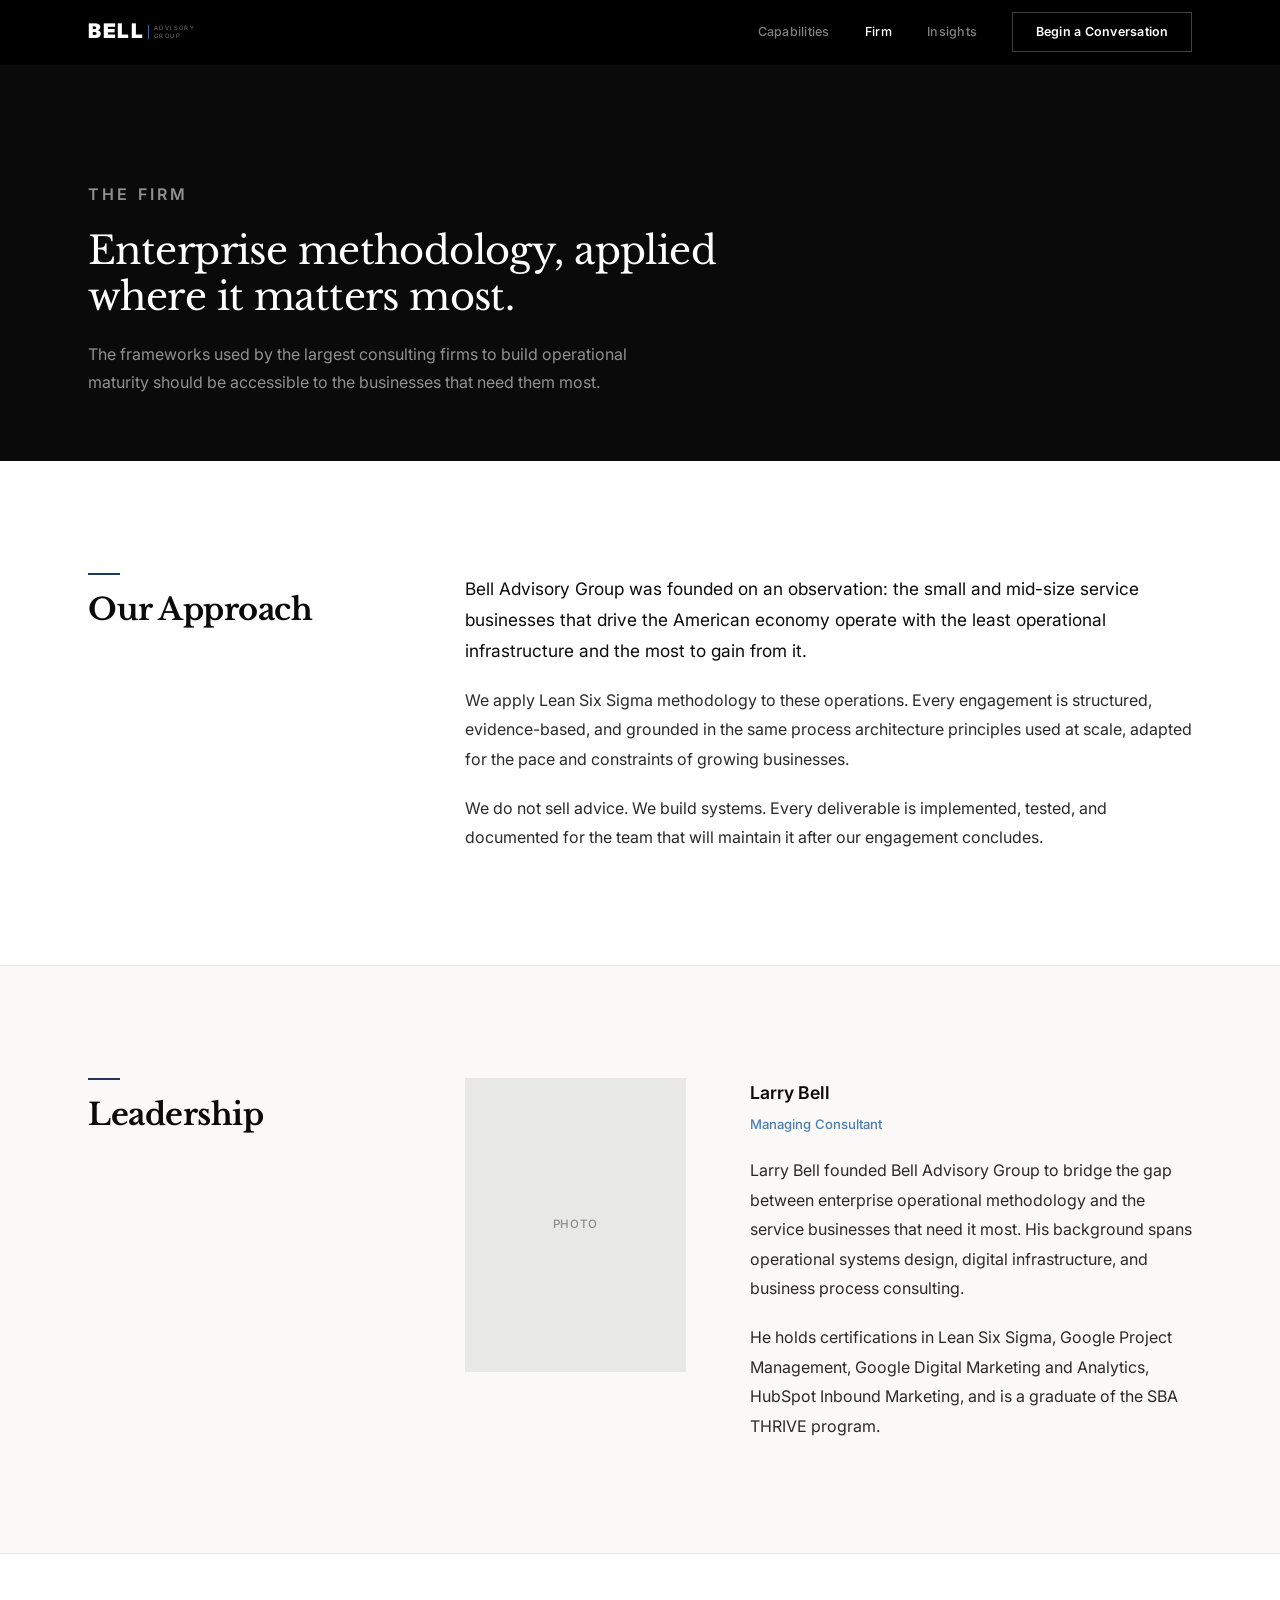
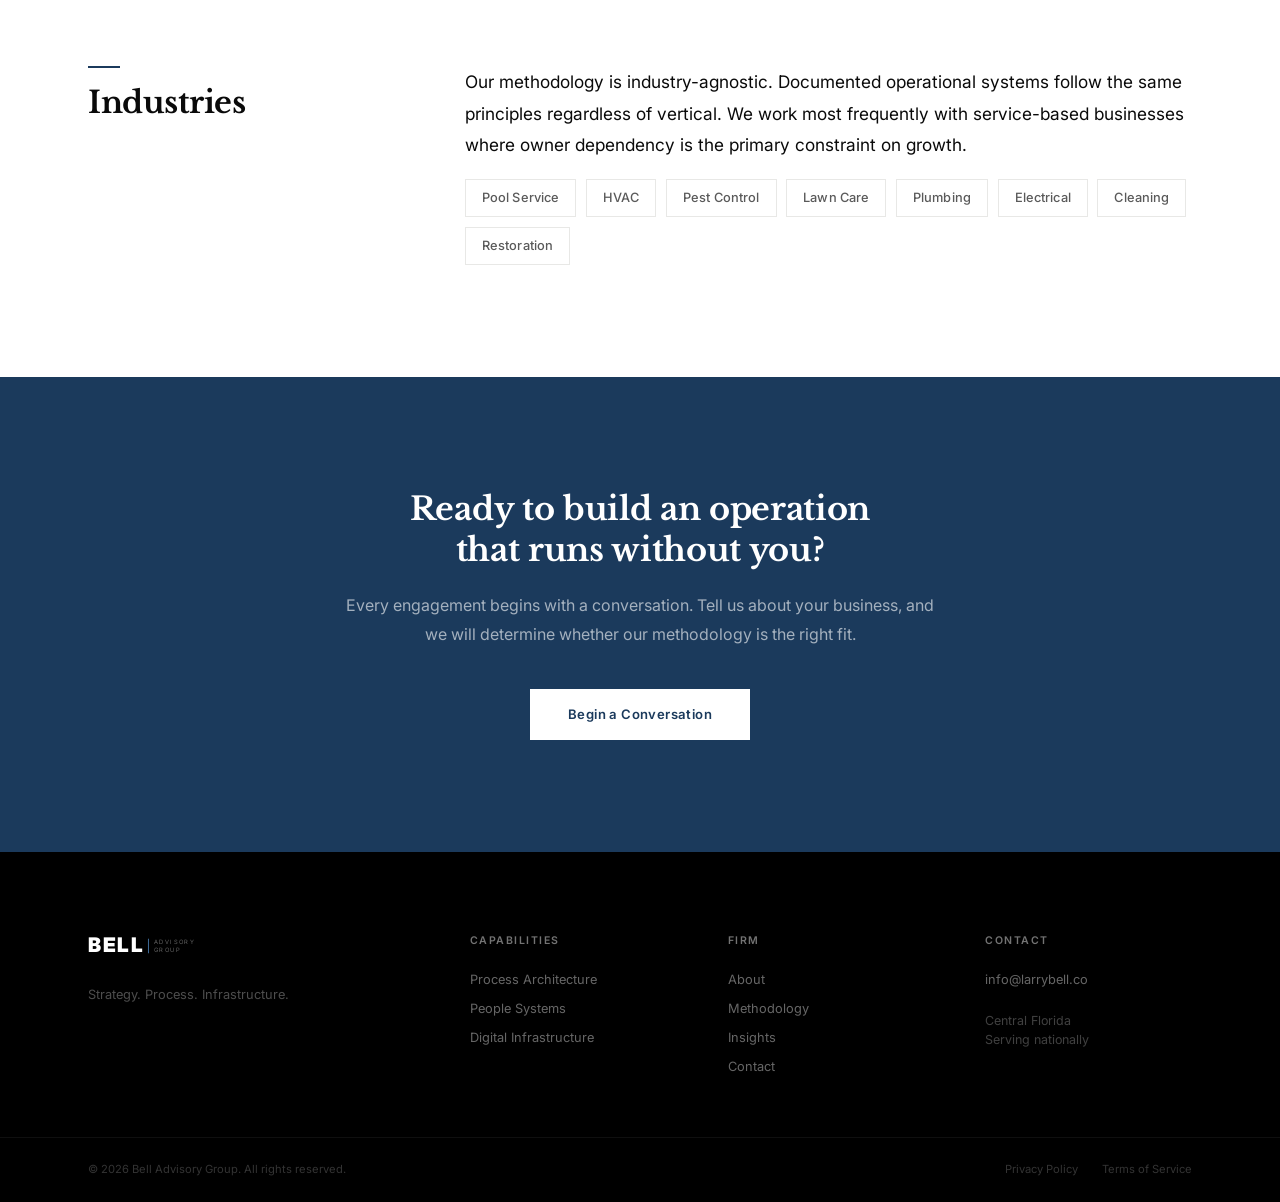
==== about.html @ ab728343 "Add files via upload" ====
<!DOCTYPE html>
<html lang="en">
<head>
  <meta charset="UTF-8">
  <meta name="viewport" content="width=device-width, initial-scale=1.0">
  <title>About the Firm | Bell Advisory Group</title>
  <meta name="description" content="Bell Advisory Group applies enterprise-grade operational frameworks to small and mid-size service businesses. Founded on Lean Six Sigma methodology.">
  <link rel="preconnect" href="https://fonts.googleapis.com">
  <link rel="preconnect" href="https://fonts.gstatic.com" crossorigin>
  <link href="https://fonts.googleapis.com/css2?family=Libre+Baskerville:ital,wght@0,400;0,700;1,400&family=Inter:opsz,wght@14..32,300;14..32,400;14..32,500;14..32,600;14..32,700&display=swap" rel="stylesheet">
  <link rel="stylesheet" href="style.css">
  <link rel="canonical" href="https://larrybell.co/about.html">
  <link rel="icon" href="data:image/svg+xml,<svg xmlns='http://www.w3.org/2000/svg' viewBox='0 0 100 100'><rect width='100' height='100' fill='%23000'/><text x='50' y='38' font-family='Inter,sans-serif' font-size='42' font-weight='900' fill='white' text-anchor='middle' letter-spacing='4'>BELL</text><line x1='20' y1='48' x2='80' y2='48' stroke='%234A7FB5' stroke-width='1.5'/><text x='50' y='68' font-family='Inter,sans-serif' font-size='11' font-weight='300' fill='%23999' text-anchor='middle' letter-spacing='3'>ADVISORY</text><text x='50' y='82' font-family='Inter,sans-serif' font-size='11' font-weight='300' fill='%23999' text-anchor='middle' letter-spacing='3'>GROUP</text></svg>">
</head>
<body>

  <nav class="nav">
    <div class="nav-inner">
      <a href="/" class="nav-logo" aria-label="Bell Advisory Group">
        <svg class="logo-mark" viewBox="0 0 240 50" xmlns="http://www.w3.org/2000/svg" aria-hidden="true">
          <text x="0" y="35" font-family="Inter,sans-serif" font-size="36" font-weight="900" fill="currentColor" letter-spacing="3">BELL</text>
          <line x1="108" y1="12" x2="108" y2="38" stroke="var(--accent-vis)" stroke-width="1.5"/>
          <text x="118" y="22" font-family="Inter,sans-serif" font-size="10.5" font-weight="300" fill="currentColor" letter-spacing="2.5" opacity="0.6">ADVISORY</text>
          <text x="118" y="36" font-family="Inter,sans-serif" font-size="10.5" font-weight="300" fill="currentColor" letter-spacing="2.5" opacity="0.6">GROUP</text>
        </svg>
      </a>
      <button class="nav-toggle" aria-label="Menu" aria-expanded="false">
        <span></span><span></span><span></span>
      </button>
      <div class="nav-links" id="navLinks">
        <a href="/capabilities.html">Capabilities</a>
        <a href="/about.html">Firm</a>
        <a href="/insights.html">Insights</a>
        <a href="/contact.html" class="nav-cta">Begin a Conversation</a>
      </div>
    </div>
  </nav>

  <section class="page-hero">
    <div class="page-hero-inner">
      <p class="page-hero-kicker">The Firm</p>
      <h1>Enterprise methodology, applied where it matters most.</h1>
      <p>The frameworks used by the largest consulting firms to build operational maturity should be accessible to the businesses that need them most.</p>
    </div>
  </section>

  <section class="content-section">
    <div class="content-inner reveal">
      <div class="content-left">
        <h2>Our Approach</h2>
      </div>
      <div class="content-right">
        <p class="lead">Bell Advisory Group was founded on an observation: the small and mid-size service businesses that drive the American economy operate with the least operational infrastructure and the most to gain from it.</p>
        <p>We apply Lean Six Sigma methodology to these operations. Every engagement is structured, evidence-based, and grounded in the same process architecture principles used at scale, adapted for the pace and constraints of growing businesses.</p>
        <p>We do not sell advice. We build systems. Every deliverable is implemented, tested, and documented for the team that will maintain it after our engagement concludes.</p>
      </div>
    </div>
  </section>

  <section class="content-section section-shaded">
    <div class="content-inner reveal">
      <div class="content-left">
        <h2>Leadership</h2>
      </div>
      <div class="content-right">
        <div class="founder-section">
          <div class="founder-image">
            <span class="founder-image-placeholder">Photo</span>
          </div>
          <div>
            <h3 style="font-size:1.1rem;font-weight:600;color:var(--near-black);margin-bottom:0.3rem;">Larry Bell</h3>
            <p style="font-size:0.82rem;color:var(--accent-vis);margin-bottom:1.2rem;font-weight:500;">Managing Consultant</p>
            <p>Larry Bell founded Bell Advisory Group to bridge the gap between enterprise operational methodology and the service businesses that need it most. His background spans operational systems design, digital infrastructure, and business process consulting.</p>
            <p>He holds certifications in Lean Six Sigma, Google Project Management, Google Digital Marketing and Analytics, HubSpot Inbound Marketing, and is a graduate of the SBA THRIVE program.</p>
          </div>
        </div>
      </div>
    </div>
  </section>

  <section class="content-section">
    <div class="content-inner reveal">
      <div class="content-left">
        <h2>Industries</h2>
      </div>
      <div class="content-right">
        <p class="lead">Our methodology is industry-agnostic. Documented operational systems follow the same principles regardless of vertical. We work most frequently with service-based businesses where owner dependency is the primary constraint on growth.</p>
        <div class="industry-tags">
          <span>Pool Service</span>
          <span>HVAC</span>
          <span>Pest Control</span>
          <span>Lawn Care</span>
          <span>Plumbing</span>
          <span>Electrical</span>
          <span>Cleaning</span>
          <span>Restoration</span>
        </div>
      </div>
    </div>
  </section>

  <section class="cta-band">
    <div class="cta-band-inner">
      <h2>Ready to build an operation that runs without you?</h2>
      <p>Every engagement begins with a conversation. Tell us about your business, and we will determine whether our methodology is the right fit.</p>
      <a href="/contact.html" class="cta-btn">Begin a Conversation</a>
    </div>
  </section>

  <footer class="footer">
    <div class="footer-inner">
      <div class="footer-col footer-col-brand">
        <svg class="footer-logo-mark" viewBox="0 0 240 50" xmlns="http://www.w3.org/2000/svg" aria-hidden="true">
          <text x="0" y="35" font-family="Inter,sans-serif" font-size="36" font-weight="900" fill="white" letter-spacing="3">BELL</text>
          <line x1="108" y1="12" x2="108" y2="38" stroke="var(--accent-vis)" stroke-width="1.5"/>
          <text x="118" y="22" font-family="Inter,sans-serif" font-size="10.5" font-weight="300" fill="rgba(255,255,255,0.5)" letter-spacing="2.5">ADVISORY</text>
          <text x="118" y="36" font-family="Inter,sans-serif" font-size="10.5" font-weight="300" fill="rgba(255,255,255,0.5)" letter-spacing="2.5">GROUP</text>
        </svg>
        <p class="footer-desc">Strategy. Process. Infrastructure.</p>
      </div>
      <div class="footer-col">
        <p class="footer-col-heading">Capabilities</p>
        <a href="/capabilities.html#process">Process Architecture</a>
        <a href="/capabilities.html#people">People Systems</a>
        <a href="/capabilities.html#digital">Digital Infrastructure</a>
      </div>
      <div class="footer-col">
        <p class="footer-col-heading">Firm</p>
        <a href="/about.html">About</a>
        <a href="/capabilities.html">Methodology</a>
        <a href="/insights.html">Insights</a>
        <a href="/contact.html">Contact</a>
      </div>
      <div class="footer-col">
        <p class="footer-col-heading">Contact</p>
        <a href="mailto:info@larrybell.co">info@larrybell.co</a>
        <p class="footer-location">Central Florida<br>Serving nationally</p>
      </div>
    </div>
    <div class="footer-bottom">
      <div class="footer-bottom-inner">
        <p>&copy; 2026 Bell Advisory Group. All rights reserved.</p>
        <div class="footer-bottom-links">
          <a href="/privacy.html">Privacy Policy</a>
          <a href="/terms.html">Terms of Service</a>
        </div>
      </div>
    </div>
  </footer>

  <script src="main.js" defer></script>
</body>
</html>
---- style.css ----
/*
 * Bell Advisory Group — $1M Build
 * Reference: BCG (bold wordmark, institutional authority) + Bain (restraint, single accent)
 */

*, *::before, *::after { box-sizing: border-box; margin: 0; padding: 0; }

:root {
  --black:      #000000;
  --near-black: #0A0A0A;
  --dark:       #1A1A1A;
  --white:      #FFFFFF;
  --off-white:  #F7F7F5;
  --warm-white: #FAF9F7;
  --accent:     #1B3A5C;
  --accent-dk:  #122840;
  --accent-lt:  rgba(27,58,92,0.04);
  --accent-vis: #4A7FB5;
  --text:       #2A2A2A;
  --text-sec:   #5A5A5A;
  --text-lt:    #8A8A8A;
  --border:     #E8E8E6;
  --border-lt:  #F0F0EE;
  --font-head:  'Libre Baskerville', Georgia, serif;
  --font-body:  'Inter', -apple-system, BlinkMacSystemFont, sans-serif;
  --max-w:      1200px;
  --pad:        clamp(1.5rem, 4vw, 3rem);
}

html {
  scroll-behavior: smooth;
  -webkit-font-smoothing: antialiased;
  -moz-osx-font-smoothing: grayscale;
  text-rendering: optimizeLegibility;
}

::selection {
  background: var(--accent);
  color: var(--white);
}

body {
  font-family: var(--font-body);
  font-size: 16px;
  line-height: 1.7;
  color: var(--text);
  background: var(--white);
  font-feature-settings: "kern" 1, "liga" 1;
  font-kerning: normal;
  overflow-x: hidden;
}

a { color: inherit; text-decoration: none; }
img { display: block; max-width: 100%; }

:focus-visible {
  outline: 2px solid var(--accent);
  outline-offset: 3px;
}
input:focus-visible,
textarea:focus-visible,
select:focus-visible {
  outline: none;
}

/* ────────────────────────────────────────
   NAV
   ──────────────────────────────────────── */
.nav {
  background: var(--black);
  position: sticky;
  top: 0;
  z-index: 100;
  border-bottom: 1px solid transparent;
  transition: border-color 0.3s, background 0.3s;
}
.nav.scrolled {
  border-bottom-color: rgba(255,255,255,0.06);
  background: rgba(0,0,0,0.97);
  backdrop-filter: blur(12px);
  -webkit-backdrop-filter: blur(12px);
}
.nav-inner {
  max-width: var(--max-w);
  margin: 0 auto;
  display: flex;
  align-items: center;
  justify-content: space-between;
  padding: 0 var(--pad);
  height: 64px;
}
.nav-logo {
  display: flex;
  align-items: center;
  color: var(--white);
}
.logo-mark {
  height: 28px;
  width: auto;
}
.nav-links {
  display: flex;
  align-items: center;
  gap: 2.2rem;
}
.nav-links a {
  font-size: 0.78rem;
  font-weight: 500;
  color: rgba(255,255,255,0.5);
  letter-spacing: 0.02em;
  transition: color 0.25s ease;
}
.nav-links a:hover { color: var(--white); }
.nav-links .nav-cta {
  color: var(--white);
  border: 1px solid rgba(255,255,255,0.25);
  padding: 0.5rem 1.4rem;
  font-weight: 600;
  letter-spacing: 0.02em;
  transition: background 0.25s ease, border-color 0.25s ease;
}
.nav-links .nav-cta:hover {
  background: rgba(255,255,255,0.08);
  border-color: rgba(255,255,255,0.5);
}

.nav-toggle {
  display: none;
  background: none;
  border: none;
  cursor: pointer;
  padding: 10px;
  z-index: 101;
}
.nav-toggle span {
  display: block;
  width: 20px;
  height: 1.5px;
  background: var(--white);
  margin: 5px 0;
  transition: 0.25s ease;
}

/* ────────────────────────────────────────
   HERO
   ──────────────────────────────────────── */
.hero {
  background: var(--near-black);
  color: var(--white);
  padding: clamp(5rem, 12vw, 9rem) 0 clamp(5rem, 12vw, 8rem);
  position: relative;
  overflow: hidden;
}
.hero::before {
  content: '';
  position: absolute;
  top: 0;
  right: 0;
  width: 60%;
  height: 100%;
  background: linear-gradient(135deg, transparent 0%, rgba(27,58,92,0.08) 100%);
  pointer-events: none;
}
.hero-inner {
  max-width: 820px;
  margin: 0 auto;
  padding: 0 var(--pad);
  position: relative;
}
.hero-kicker {
  font-size: 0.68rem;
  font-weight: 600;
  letter-spacing: 0.2em;
  text-transform: uppercase;
  color: var(--accent-vis);
  margin-bottom: 2rem;
}
.hero h1 {
  font-family: var(--font-head);
  font-size: clamp(2rem, 4.5vw, 3rem);
  line-height: 1.18;
  letter-spacing: -0.02em;
  margin-bottom: 1.8rem;
  font-weight: 400;
  text-wrap: balance;
}
.hero-body {
  font-size: 1.05rem;
  line-height: 1.9;
  color: rgba(255,255,255,0.6);
  max-width: 640px;
  margin-bottom: 3rem;
}
.hero-actions {
  display: flex;
  gap: 1rem;
  flex-wrap: wrap;
}
.hero-cta {
  display: inline-block;
  font-size: 0.8rem;
  font-weight: 600;
  letter-spacing: 0.03em;
  color: var(--near-black);
  background: var(--white);
  padding: 0.85rem 2rem;
  transition: background 0.25s ease, transform 0.2s ease;
}
.hero-cta:hover {
  background: var(--off-white);
  transform: translateY(-1px);
}
.hero-cta-secondary {
  display: inline-block;
  font-size: 0.8rem;
  font-weight: 600;
  letter-spacing: 0.03em;
  color: rgba(255,255,255,0.7);
  border: 1px solid rgba(255,255,255,0.2);
  padding: 0.85rem 2rem;
  transition: color 0.25s ease, border-color 0.25s ease;
}
.hero-cta-secondary:hover {
  color: var(--white);
  border-color: rgba(255,255,255,0.5);
}

/* ────────────────────────────────────────
   FEATURE STRIP (EVIDENCE)
   ──────────────────────────────────────── */
.feature-strip {
  background: var(--black);
  color: var(--white);
  padding: 3.5rem 0;
  border-top: 1px solid rgba(255,255,255,0.06);
}
.feature-strip-inner {
  max-width: var(--max-w);
  margin: 0 auto;
  padding: 0 var(--pad);
  display: grid;
  grid-template-columns: repeat(3, 1fr);
  gap: 3rem;
}
.feature-stat {
  display: block;
  font-family: var(--font-head);
  font-size: 2rem;
  color: var(--accent-vis);
  margin-bottom: 0.6rem;
  line-height: 1;
  font-feature-settings: "tnum" 1;
}
.feature-item p {
  font-size: 0.82rem;
  color: rgba(255,255,255,0.5);
  line-height: 1.6;
  margin-bottom: 0.4rem;
}
.feature-item cite {
  font-size: 0.68rem;
  font-style: normal;
  color: rgba(255,255,255,0.25);
  letter-spacing: 0.01em;
}

/* ────────────────────────────────────────
   CONTENT SECTIONS
   ──────────────────────────────────────── */
.content-section {
  padding: clamp(4.5rem, 9vw, 7rem) 0;
}
.content-section + .content-section {
  border-top: 1px solid var(--border);
}
.section-shaded {
  background: var(--warm-white);
}
.content-inner {
  max-width: var(--max-w);
  margin: 0 auto;
  padding: 0 var(--pad);
  display: grid;
  grid-template-columns: 300px 1fr;
  gap: clamp(2.5rem, 6vw, 6rem);
  align-items: start;
}
.content-left h2 {
  font-family: var(--font-head);
  font-size: clamp(1.5rem, 2.5vw, 1.9rem);
  color: var(--near-black);
  line-height: 1.25;
  letter-spacing: -0.015em;
}
.content-left h2::before {
  content: '';
  display: block;
  width: 32px;
  height: 2px;
  background: var(--accent);
  margin-bottom: 1rem;
}
.content-left .aside {
  font-size: 0.88rem;
  color: var(--text-sec);
  margin-top: 1.2rem;
  line-height: 1.7;
}
.content-right p {
  margin-bottom: 1.2rem;
  line-height: 1.85;
}
.content-right p:last-child { margin-bottom: 0; }
.content-right .lead {
  font-size: 1.08rem;
  color: var(--near-black);
  line-height: 1.8;
}

/* ────────────────────────────────────────
   CAPABILITY CARDS (Home)
   ──────────────────────────────────────── */
.capability-card {
  display: grid;
  grid-template-columns: 48px 1fr 24px;
  gap: 1.2rem;
  padding: 1.8rem 1.5rem;
  margin: 0 -1.5rem;
  border-bottom: 1px solid var(--border);
  align-items: start;
  transition: background 0.25s ease;
  color: inherit;
}
.capability-card:first-of-type {
  border-top: 1px solid var(--border);
}
.capability-card:hover {
  background: var(--accent-lt);
}
.capability-card-icon {
  width: 40px;
  height: 40px;
  display: flex;
  align-items: center;
  justify-content: center;
  color: var(--accent);
  flex-shrink: 0;
  margin-top: 2px;
}
.capability-card-icon svg {
  width: 24px;
  height: 24px;
}
.capability-card h3 {
  font-size: 0.95rem;
  font-weight: 600;
  color: var(--near-black);
  margin-bottom: 0.35rem;
}
.capability-card p {
  font-size: 0.86rem;
  color: var(--text-sec);
  line-height: 1.7;
  margin-bottom: 0;
}
.capability-arrow {
  font-size: 1.1rem;
  color: var(--text-lt);
  transition: color 0.25s ease, transform 0.25s ease;
  align-self: center;
}
.capability-card:hover .capability-arrow {
  color: var(--accent);
  transform: translateX(4px);
}

/* ────────────────────────────────────────
   PHASE GRID (Methodology)
   ──────────────────────────────────────── */
.phase-grid {
  display: grid;
  grid-template-columns: 1fr 1fr;
  gap: 1px;
  background: var(--border);
  border: 1px solid var(--border);
}
.phase-card {
  background: var(--white);
  padding: 2rem 1.8rem;
  transition: background 0.25s ease;
}
.section-shaded .phase-card {
  background: var(--warm-white);
}
.phase-card:hover {
  background: var(--white);
}
.phase-num {
  font-family: var(--font-head);
  font-size: 0.78rem;
  color: var(--accent-vis);
  display: block;
  margin-bottom: 0.8rem;
}
.phase-card h3 {
  font-size: 0.95rem;
  font-weight: 600;
  color: var(--near-black);
  margin-bottom: 0.5rem;
}
.phase-card p {
  font-size: 0.84rem;
  color: var(--text-sec);
  line-height: 1.7;
  margin-bottom: 0;
}

/* ────────────────────────────────────────
   SCORE DIMENSIONS
   ──────────────────────────────────────── */
.score-dimensions {
  margin: 2rem 0 1.5rem;
  display: flex;
  flex-direction: column;
  gap: 1rem;
}
.dimension {
  display: flex;
  align-items: center;
  gap: 1.2rem;
}
.dimension-label {
  font-size: 0.82rem;
  font-weight: 500;
  color: var(--text-sec);
  width: 200px;
  flex-shrink: 0;
}
.dimension-bar {
  flex: 1;
  height: 4px;
  background: var(--border);
  border-radius: 2px;
  overflow: hidden;
}
.dimension-fill {
  display: block;
  height: 100%;
  background: var(--accent);
  border-radius: 2px;
  transition: width 1.2s cubic-bezier(0.25, 0.1, 0.25, 1);
}
.score-note {
  font-size: 0.82rem;
  color: var(--text-lt);
  font-style: italic;
  line-height: 1.7;
}

/* ────────────────────────────────────────
   INDUSTRY TAGS
   ──────────────────────────────────────── */
.industry-tags {
  display: flex;
  flex-wrap: wrap;
  gap: 0.6rem;
  margin-top: 0.5rem;
}
.industry-tags span {
  font-size: 0.8rem;
  font-weight: 500;
  color: var(--text-sec);
  background: var(--white);
  border: 1px solid var(--border);
  padding: 0.45rem 1rem;
  letter-spacing: 0.01em;
  transition: border-color 0.25s ease, color 0.25s ease;
}
.section-shaded .industry-tags span {
  background: var(--white);
}
.industry-tags span:hover {
  border-color: var(--accent);
  color: var(--accent);
}

/* ────────────────────────────────────────
   CTA BAND
   ──────────────────────────────────────── */
.cta-band {
  background: var(--accent);
  padding: clamp(4.5rem, 9vw, 7rem) 0;
}
.cta-band-inner {
  max-width: 700px;
  margin: 0 auto;
  padding: 0 var(--pad);
  text-align: center;
}
.cta-band h2 {
  font-family: var(--font-head);
  font-size: clamp(1.5rem, 2.8vw, 2rem);
  color: var(--white);
  line-height: 1.3;
  letter-spacing: -0.01em;
  margin-bottom: 1.2rem;
  text-wrap: balance;
}
.cta-band p {
  font-size: 1rem;
  color: rgba(255,255,255,0.6);
  line-height: 1.8;
  margin-bottom: 2.5rem;
}
.cta-btn {
  display: inline-block;
  background: var(--white);
  color: var(--accent);
  font-size: 0.82rem;
  font-weight: 600;
  letter-spacing: 0.03em;
  padding: 0.9rem 2.4rem;
  transition: background 0.25s ease, transform 0.2s ease;
}
.cta-btn:hover {
  background: var(--off-white);
  transform: translateY(-1px);
}

/* ────────────────────────────────────────
   CONTACT FORM
   ──────────────────────────────────────── */
.contact-meta {
  margin-top: 2rem;
}
.contact-meta p {
  font-size: 0.88rem;
  color: var(--text-sec);
  margin-bottom: 1.4rem;
  line-height: 1.5;
}
.contact-meta strong {
  font-size: 0.66rem;
  font-weight: 600;
  letter-spacing: 0.14em;
  text-transform: uppercase;
  color: var(--text-lt);
  display: block;
  margin-bottom: 0.25rem;
}

.form {
  background: var(--warm-white);
  border: 1px solid var(--border);
  padding: clamp(1.5rem, 3vw, 2.5rem);
}
.form-intro {
  font-size: 0.88rem;
  color: var(--text-sec);
  line-height: 1.7;
  margin-bottom: 1.8rem;
  padding-bottom: 1.5rem;
  border-bottom: 1px solid var(--border);
}
.form-row {
  display: grid;
  grid-template-columns: 1fr 1fr;
  gap: 1rem;
}
.form-field {
  margin-bottom: 1.2rem;
}
.form-field label {
  display: block;
  font-size: 0.72rem;
  font-weight: 600;
  letter-spacing: 0.06em;
  text-transform: uppercase;
  color: var(--text-sec);
  margin-bottom: 0.45rem;
}
.form-field label .required {
  color: var(--accent-vis);
}
.form-field input,
.form-field textarea,
.form-field select {
  width: 100%;
  padding: 0.75rem 0.9rem;
  border: 1px solid var(--border);
  border-radius: 0;
  font-family: var(--font-body);
  font-size: 0.88rem;
  color: var(--near-black);
  background: var(--white);
  transition: border-color 0.25s ease;
  -webkit-appearance: none;
  appearance: none;
}
.form-field select {
  background-image: url("data:image/svg+xml,%3Csvg xmlns='http://www.w3.org/2000/svg' width='12' height='8' viewBox='0 0 12 8'%3E%3Cpath d='M1 1l5 5 5-5' stroke='%238A8A8A' stroke-width='1.5' fill='none' stroke-linecap='round'/%3E%3C/svg%3E");
  background-repeat: no-repeat;
  background-position: right 0.9rem center;
  padding-right: 2.5rem;
}
.form-field input:focus,
.form-field textarea:focus,
.form-field select:focus {
  outline: none;
  border-color: var(--accent);
}
.form-field input::placeholder,
.form-field textarea::placeholder {
  color: var(--text-lt);
  font-size: 0.84rem;
}
.form-field textarea { resize: vertical; min-height: 120px; }
.form-submit {
  display: block;
  width: 100%;
  padding: 0.9rem;
  background: var(--near-black);
  color: var(--white);
  border: none;
  border-radius: 0;
  font-family: var(--font-body);
  font-size: 0.82rem;
  font-weight: 600;
  letter-spacing: 0.04em;
  cursor: pointer;
  transition: background 0.25s ease, transform 0.2s ease;
  margin-top: 0.5rem;
}
.form-submit:hover {
  background: var(--black);
  transform: translateY(-1px);
}
.form-notice {
  font-size: 0.74rem;
  color: var(--text-lt);
  margin-top: 1rem;
  line-height: 1.6;
}
.form-notice a {
  color: var(--accent);
  text-decoration: underline;
}

/* Honeypot (Netlify spam protection) */
.ohnohoney { position: absolute; left: -9999px; }

/* ────────────────────────────────────────
   INNER PAGE HERO
   ──────────────────────────────────────── */
.page-hero {
  background: var(--near-black);
  color: var(--white);
  padding: clamp(4rem, 8vw, 6rem) 0 clamp(3rem, 6vw, 4rem);
}
.page-hero-inner {
  max-width: var(--max-w);
  margin: 0 auto;
  padding: 0 var(--pad);
}
.page-hero-kicker {
  font-size: 0.68rem;
  font-weight: 600;
  letter-spacing: 0.2em;
  text-transform: uppercase;
  color: var(--accent-vis);
  margin-bottom: 1.2rem;
}
.page-hero h1 {
  font-family: var(--font-head);
  font-size: clamp(1.8rem, 3.5vw, 2.4rem);
  line-height: 1.2;
  letter-spacing: -0.015em;
  font-weight: 400;
  max-width: 700px;
}
.page-hero p {
  font-size: 1rem;
  color: rgba(255,255,255,0.55);
  line-height: 1.8;
  margin-top: 1.2rem;
  max-width: 600px;
}

/* ────────────────────────────────────────
   ABOUT PAGE — FOUNDER
   ──────────────────────────────────────── */
.founder-section {
  display: grid;
  grid-template-columns: 1fr 2fr;
  gap: clamp(2rem, 5vw, 4rem);
  align-items: start;
}
.founder-image {
  width: 100%;
  aspect-ratio: 3/4;
  background: var(--border);
  display: flex;
  align-items: center;
  justify-content: center;
}
.founder-image-placeholder {
  font-size: 0.72rem;
  font-weight: 500;
  color: var(--text-lt);
  letter-spacing: 0.06em;
  text-transform: uppercase;
}

/* ────────────────────────────────────────
   INSIGHTS PAGE
   ──────────────────────────────────────── */
.insights-grid {
  display: grid;
  grid-template-columns: repeat(2, 1fr);
  gap: 1px;
  background: var(--border);
  border: 1px solid var(--border);
}
.insight-card {
  background: var(--white);
  padding: 2.2rem 2rem;
  transition: background 0.25s ease;
  display: block;
  color: inherit;
}
.insight-card:hover {
  background: var(--warm-white);
}
.insight-tag {
  font-size: 0.66rem;
  font-weight: 600;
  letter-spacing: 0.14em;
  text-transform: uppercase;
  color: var(--accent-vis);
  margin-bottom: 0.8rem;
  display: block;
}
.insight-card h3 {
  font-family: var(--font-head);
  font-size: 1.05rem;
  color: var(--near-black);
  line-height: 1.35;
  margin-bottom: 0.7rem;
}
.insight-card p {
  font-size: 0.84rem;
  color: var(--text-sec);
  line-height: 1.7;
  margin-bottom: 0;
}

/* ────────────────────────────────────────
   FOOTER
   ──────────────────────────────────────── */
.footer {
  background: var(--black);
  padding: clamp(3.5rem, 7vw, 5rem) 0 0;
}
.footer-inner {
  max-width: var(--max-w);
  margin: 0 auto;
  padding: 0 var(--pad);
  display: grid;
  grid-template-columns: 1.6fr 1fr 1fr 1fr;
  gap: clamp(2rem, 4vw, 3.5rem);
}
.footer-logo-mark {
  height: 28px;
  width: auto;
  margin-bottom: 1rem;
}
.footer-desc {
  font-size: 0.8rem;
  color: rgba(255,255,255,0.3);
  line-height: 1.65;
  max-width: 260px;
}
.footer-col-heading {
  font-size: 0.66rem;
  font-weight: 600;
  letter-spacing: 0.14em;
  text-transform: uppercase;
  color: rgba(255,255,255,0.45);
  margin-bottom: 1rem;
}
.footer-col a {
  display: block;
  font-size: 0.8rem;
  color: rgba(255,255,255,0.4);
  padding: 0.22rem 0;
  transition: color 0.2s ease;
}
.footer-col a:hover { color: var(--white); }
.footer-location {
  font-size: 0.78rem;
  color: rgba(255,255,255,0.25);
  margin-top: 1rem;
  line-height: 1.55;
}
.footer-bottom {
  border-top: 1px solid rgba(255,255,255,0.06);
  margin-top: clamp(2.5rem, 5vw, 3.5rem);
  padding: 1.4rem 0;
}
.footer-bottom-inner {
  max-width: var(--max-w);
  margin: 0 auto;
  padding: 0 var(--pad);
  display: flex;
  justify-content: space-between;
  align-items: center;
  flex-wrap: wrap;
  gap: 0.5rem;
}
.footer-bottom p {
  font-size: 0.7rem;
  color: rgba(255,255,255,0.2);
}
.footer-bottom-links {
  display: flex;
  gap: 1.5rem;
}
.footer-bottom-links a {
  font-size: 0.7rem;
  color: rgba(255,255,255,0.2);
  transition: color 0.2s ease;
}
.footer-bottom-links a:hover {
  color: rgba(255,255,255,0.45);
}

/* ────────────────────────────────────────
   THANK YOU PAGE
   ──────────────────────────────────────── */
.thankyou-section {
  text-align: center;
  padding: clamp(6rem, 14vw, 10rem) 0;
}
.thankyou-section h1 {
  font-family: var(--font-head);
  font-size: clamp(1.6rem, 3vw, 2.2rem);
  color: var(--near-black);
  margin-bottom: 1.2rem;
}
.thankyou-section p {
  font-size: 1rem;
  color: var(--text-sec);
  line-height: 1.8;
  max-width: 540px;
  margin: 0 auto 1rem;
}
.thankyou-section .back-link {
  display: inline-block;
  font-size: 0.82rem;
  font-weight: 600;
  color: var(--accent);
  border: 1px solid var(--accent);
  padding: 0.75rem 2rem;
  margin-top: 2rem;
  transition: background 0.25s ease, color 0.25s ease;
}
.thankyou-section .back-link:hover {
  background: var(--accent);
  color: var(--white);
}

/* ────────────────────────────────────────
   RESPONSIVE — TABLET
   ──────────────────────────────────────── */
@media (max-width: 900px) {
  .content-inner {
    grid-template-columns: 1fr;
    gap: 1.8rem;
  }
  .phase-grid {
    grid-template-columns: 1fr;
  }
  .form-row {
    grid-template-columns: 1fr;
  }
  .feature-strip-inner {
    grid-template-columns: 1fr;
    gap: 2rem;
  }
  .footer-inner {
    grid-template-columns: 1fr 1fr;
    gap: 2.5rem;
  }
  .founder-section {
    grid-template-columns: 1fr;
  }
  .insights-grid {
    grid-template-columns: 1fr;
  }
  .dimension {
    flex-direction: column;
    align-items: flex-start;
    gap: 0.4rem;
  }
  .dimension-label {
    width: auto;
  }
  .dimension-bar {
    width: 100%;
  }
}

/* ────────────────────────────────────────
   RESPONSIVE — MOBILE
   ──────────────────────────────────────── */
@media (max-width: 640px) {
  .nav-inner { height: 56px; }
  .nav-links {
    display: none;
  }
  .nav-links.open {
    display: flex;
    flex-direction: column;
    position: absolute;
    top: 100%;
    left: 0;
    right: 0;
    background: var(--black);
    padding: 1.5rem var(--pad) 2rem;
    gap: 0.8rem;
    border-top: 1px solid rgba(255,255,255,0.08);
  }
  .nav-links.open a {
    font-size: 0.88rem;
    color: rgba(255,255,255,0.6);
    padding: 0.4rem 0;
  }
  .nav-links.open .nav-cta {
    margin-top: 0.8rem;
    text-align: center;
    padding: 0.7rem 1.4rem;
  }
  .nav-toggle { display: block; }

  .hero h1 {
    font-size: clamp(1.7rem, 7vw, 2.2rem);
  }
  .hero-actions {
    flex-direction: column;
  }
  .hero-cta,
  .hero-cta-secondary {
    text-align: center;
  }

  .capability-card {
    grid-template-columns: 1fr;
    padding: 1.5rem 1rem;
    margin: 0 -1rem;
  }
  .capability-card-icon { display: none; }
  .capability-arrow { display: none; }

  .footer-inner { grid-template-columns: 1fr; gap: 2rem; }
  .footer-bottom-inner {
    flex-direction: column;
    text-align: center;
  }
  .footer-logo-mark { margin: 0 auto 1rem; }
}

/* ────────────────────────────────────────
   PRINT
   ──────────────────────────────────────── */
@media print {
  .nav, .cta-band, .footer, .feature-strip { display: none; }
  body { color: #000; background: #fff; }
}

/* ────────────────────────────────────────
   REVEAL ANIMATIONS
   ──────────────────────────────────────── */
.reveal {
  opacity: 0;
  transform: translateY(20px);
  transition: opacity 0.7s cubic-bezier(0.25, 0.1, 0.25, 1),
              transform 0.7s cubic-bezier(0.25, 0.1, 0.25, 1);
}
.reveal.visible {
  opacity: 1;
  transform: translateY(0);
}

@media (prefers-reduced-motion: reduce) {
  .reveal { opacity: 1; transform: none; transition: none; }
  html { scroll-behavior: auto; }
}
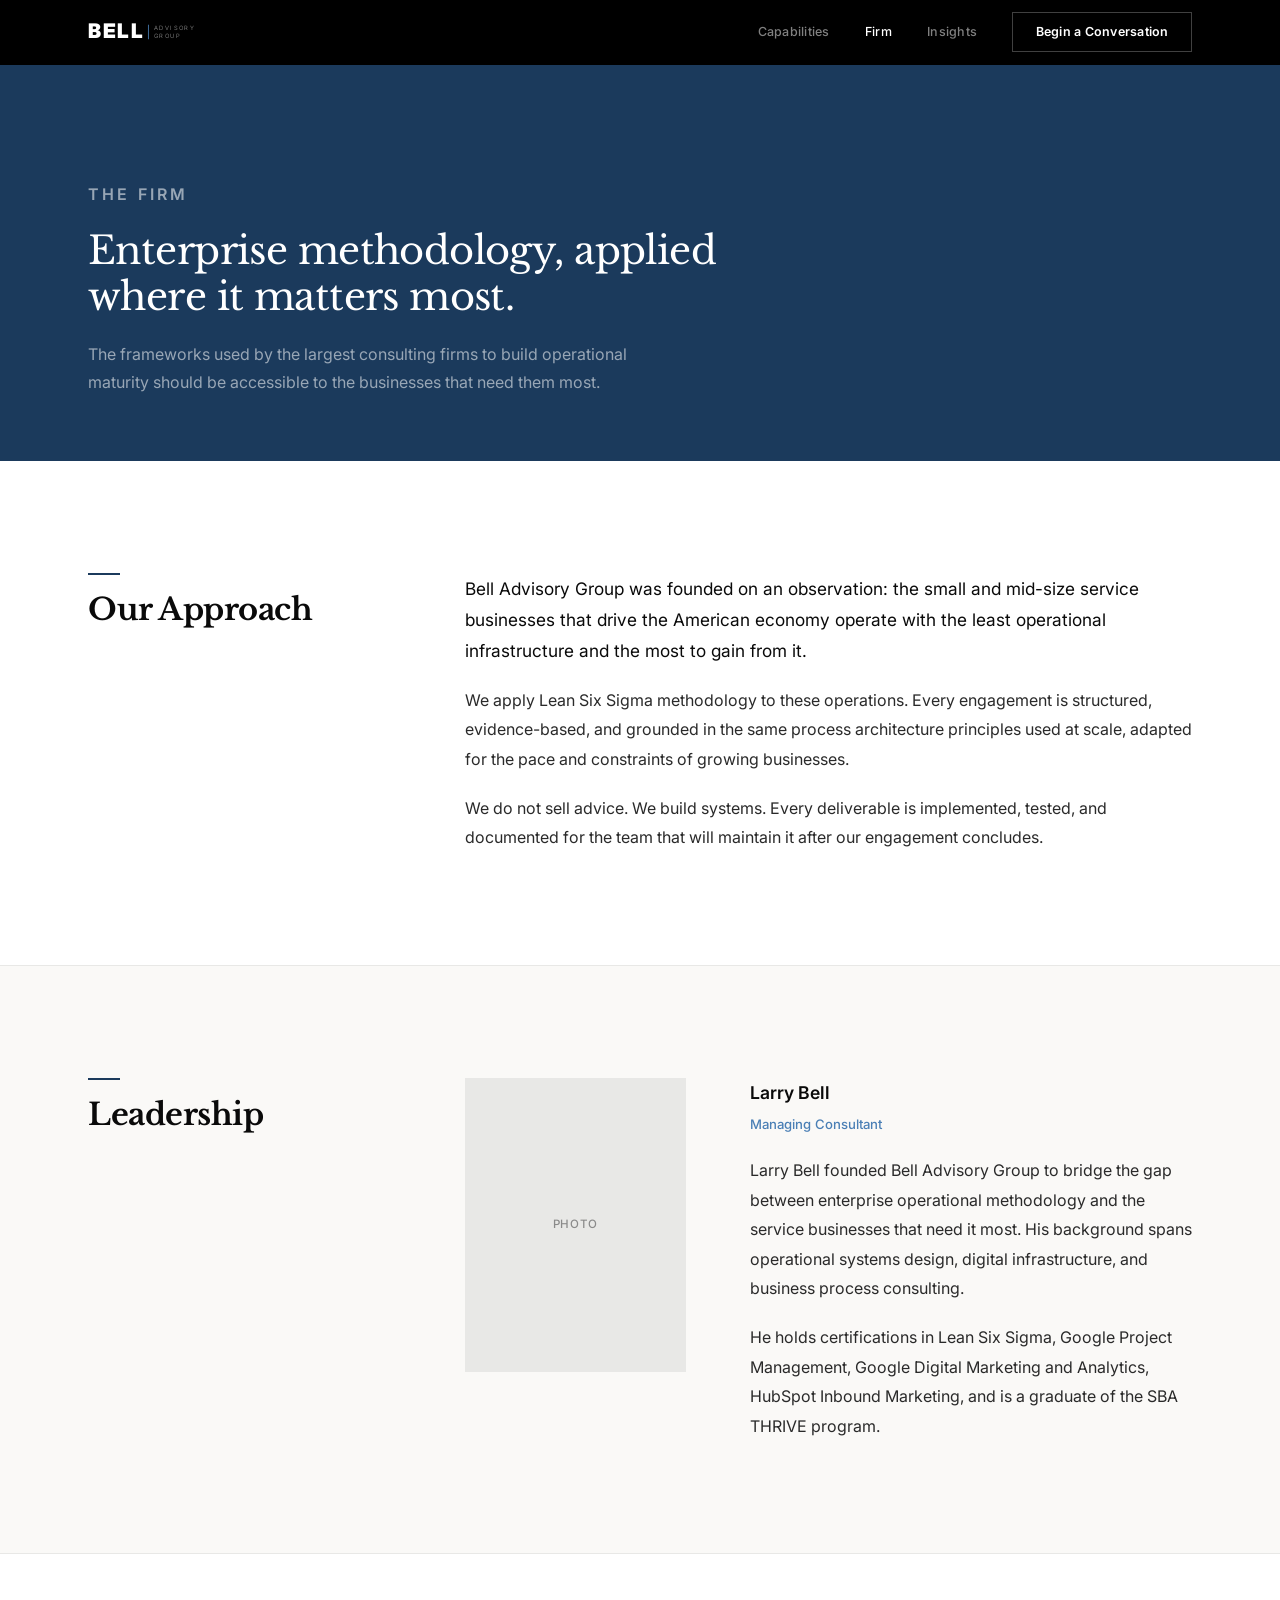
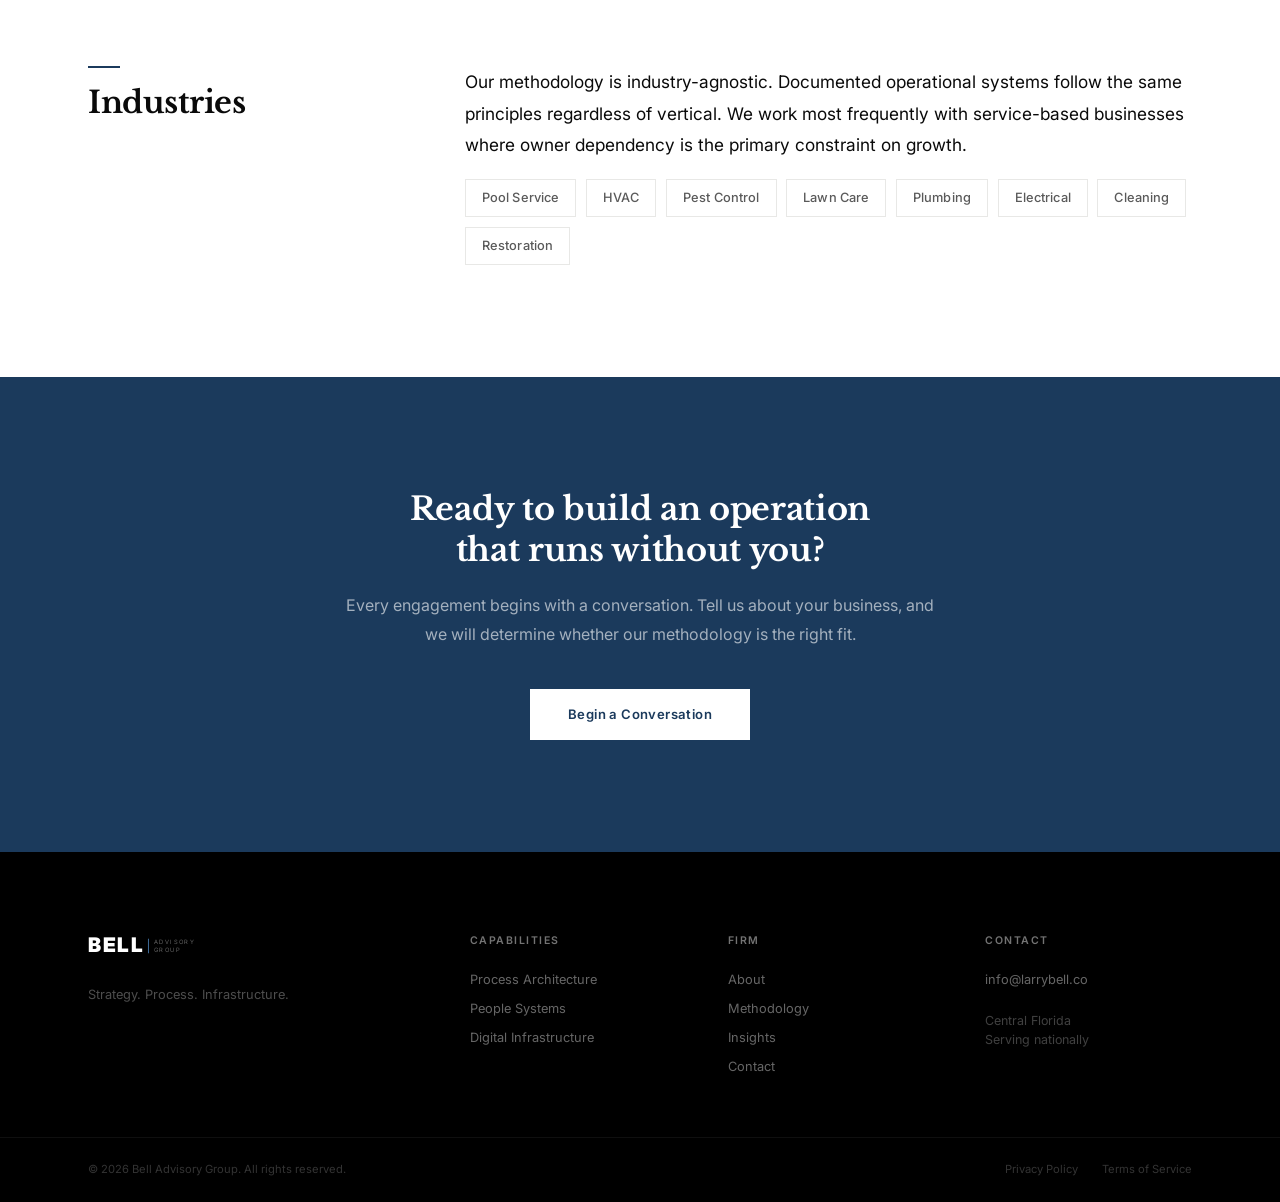
==== commit 54c370e2: "Add files via upload" ====
--- a/about.html
+++ b/about.html
@@ -10,7 +10,7 @@
   <link href="https://fonts.googleapis.com/css2?family=Libre+Baskerville:ital,wght@0,400;0,700;1,400&family=Inter:opsz,wght@14..32,300;14..32,400;14..32,500;14..32,600;14..32,700&display=swap" rel="stylesheet">
   <link rel="stylesheet" href="style.css">
   <link rel="canonical" href="https://larrybell.co/about.html">
-  <link rel="icon" href="data:image/svg+xml,<svg xmlns='http://www.w3.org/2000/svg' viewBox='0 0 100 100'><rect width='100' height='100' fill='%23000'/><text x='50' y='38' font-family='Inter,sans-serif' font-size='42' font-weight='900' fill='white' text-anchor='middle' letter-spacing='4'>BELL</text><line x1='20' y1='48' x2='80' y2='48' stroke='%234A7FB5' stroke-width='1.5'/><text x='50' y='68' font-family='Inter,sans-serif' font-size='11' font-weight='300' fill='%23999' text-anchor='middle' letter-spacing='3'>ADVISORY</text><text x='50' y='82' font-family='Inter,sans-serif' font-size='11' font-weight='300' fill='%23999' text-anchor='middle' letter-spacing='3'>GROUP</text></svg>">
+  <link rel="icon" href="data:image/svg+xml,<svg xmlns='http://www.w3.org/2000/svg' viewBox='0 0 100 100'><rect width='100' height='100' rx='4' fill='%231B3A5C'/><text x='50' y='50' font-family='Inter,sans-serif' font-size='64' font-weight='900' fill='white' text-anchor='middle' dominant-baseline='central'>B</text></svg>">
 </head>
 <body>
 
--- a/style.css
+++ b/style.css
@@ -145,7 +145,7 @@
    HERO
    ──────────────────────────────────────── */
 .hero {
-  background: var(--near-black);
+  background: var(--accent);
   color: var(--white);
   padding: clamp(5rem, 12vw, 9rem) 0 clamp(5rem, 12vw, 8rem);
   position: relative;
@@ -158,7 +158,7 @@
   right: 0;
   width: 60%;
   height: 100%;
-  background: linear-gradient(135deg, transparent 0%, rgba(27,58,92,0.08) 100%);
+  background: linear-gradient(135deg, transparent 0%, rgba(255,255,255,0.04) 100%);
   pointer-events: none;
 }
 .hero-inner {
@@ -201,7 +201,7 @@
   font-size: 0.8rem;
   font-weight: 600;
   letter-spacing: 0.03em;
-  color: var(--near-black);
+  color: var(--accent);
   background: var(--white);
   padding: 0.85rem 2rem;
   transition: background 0.25s ease, transform 0.2s ease;
@@ -229,7 +229,7 @@
    FEATURE STRIP (EVIDENCE)
    ──────────────────────────────────────── */
 .feature-strip {
-  background: var(--black);
+  background: var(--near-black);
   color: var(--white);
   padding: 3.5rem 0;
   border-top: 1px solid rgba(255,255,255,0.06);
@@ -653,7 +653,7 @@
    INNER PAGE HERO
    ──────────────────────────────────────── */
 .page-hero {
-  background: var(--near-black);
+  background: var(--accent);
   color: var(--white);
   padding: clamp(4rem, 8vw, 6rem) 0 clamp(3rem, 6vw, 4rem);
 }
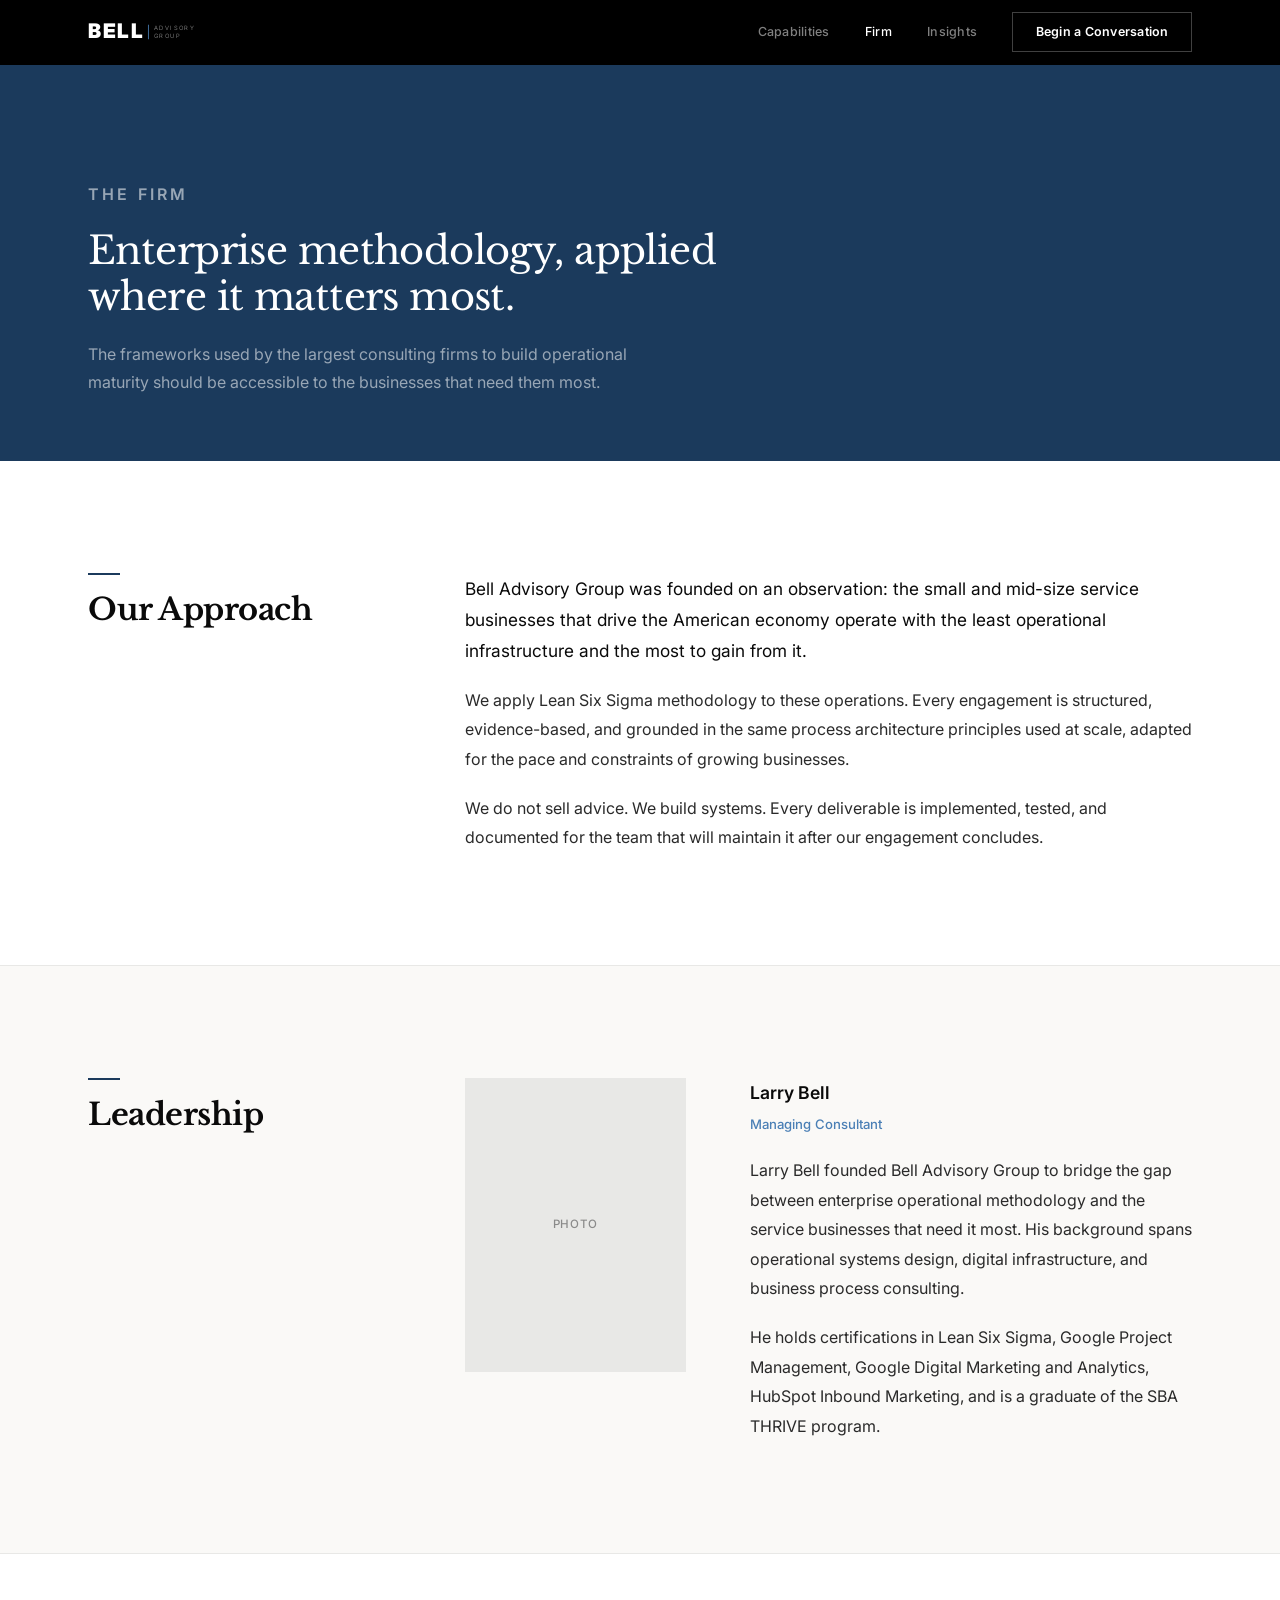
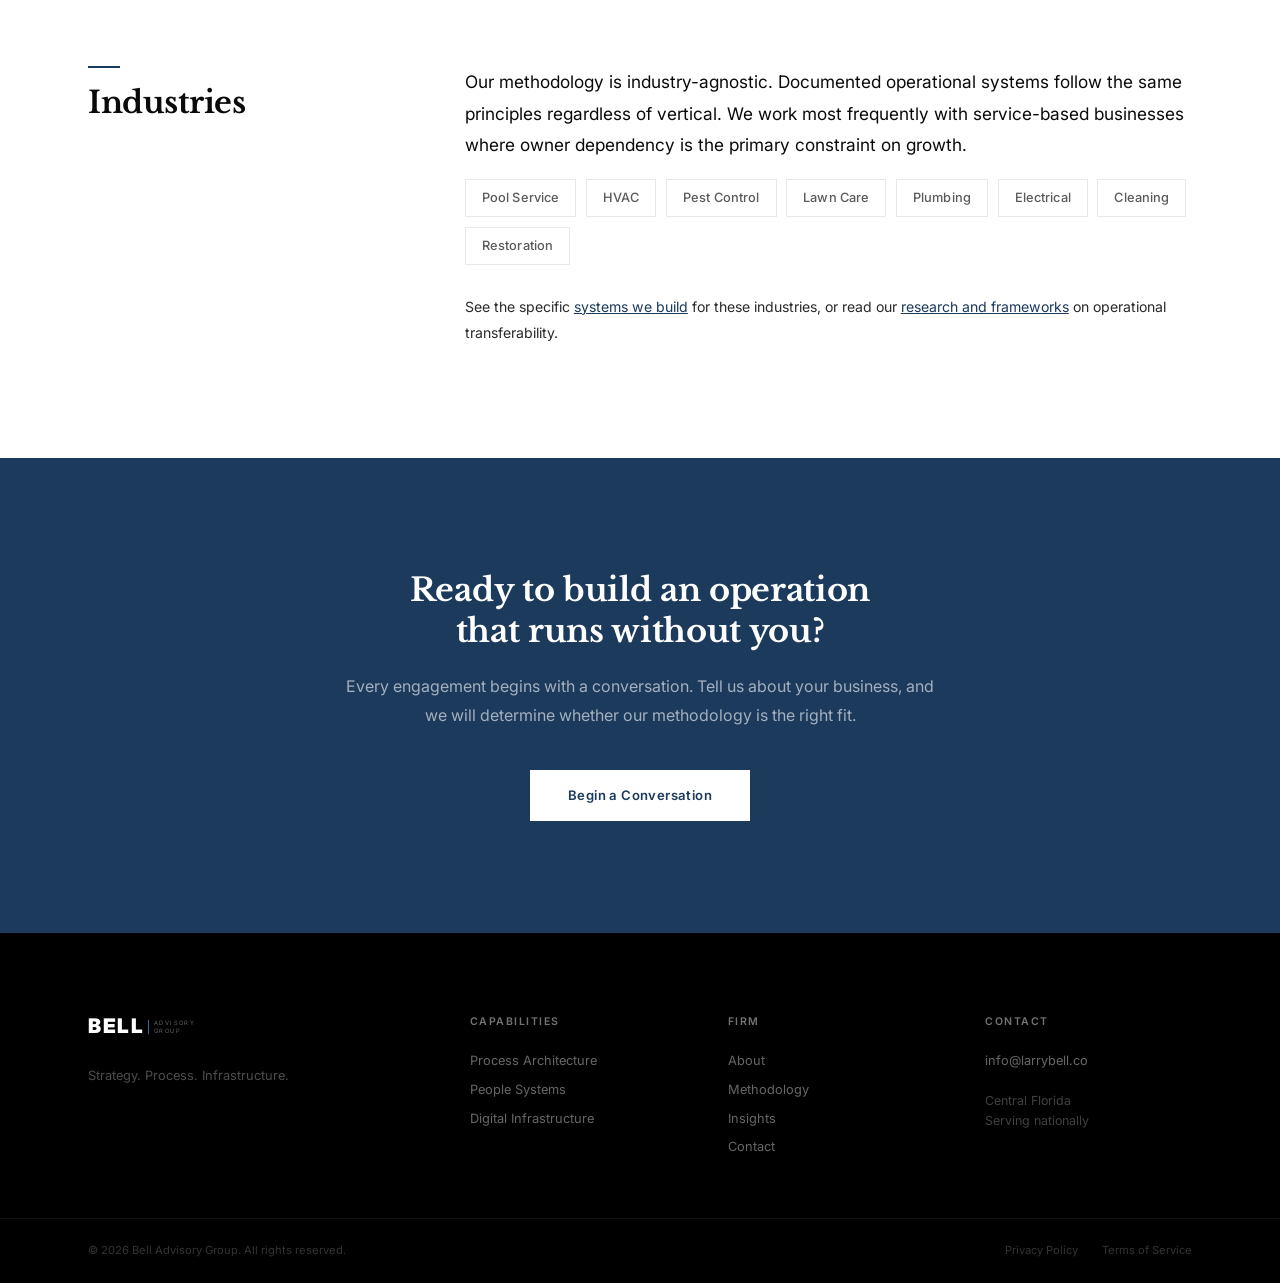
==== commit a50b62f8: "Add files via upload" ====
--- a/about.html
+++ b/about.html
@@ -4,13 +4,54 @@
   <meta charset="UTF-8">
   <meta name="viewport" content="width=device-width, initial-scale=1.0">
   <title>About the Firm | Bell Advisory Group</title>
-  <meta name="description" content="Bell Advisory Group applies enterprise-grade operational frameworks to small and mid-size service businesses. Founded on Lean Six Sigma methodology.">
+  <meta name="description" content="Bell Advisory Group applies Lean Six Sigma methodology to small and mid-size service businesses. Operations consulting for home service companies looking to scale, hire, and build transferable systems.">
   <link rel="preconnect" href="https://fonts.googleapis.com">
   <link rel="preconnect" href="https://fonts.gstatic.com" crossorigin>
   <link href="https://fonts.googleapis.com/css2?family=Libre+Baskerville:ital,wght@0,400;0,700;1,400&family=Inter:opsz,wght@14..32,300;14..32,400;14..32,500;14..32,600;14..32,700&display=swap" rel="stylesheet">
   <link rel="stylesheet" href="style.css">
+  <meta property="og:title" content="About the Firm | Bell Advisory Group">
+  <meta property="og:description" content="Lean Six Sigma methodology applied to small and mid-size service businesses.">
+  <meta property="og:type" content="website">
+  <meta property="og:url" content="https://larrybell.co/about.html">
+  <meta property="og:image" content="https://larrybell.co/og-image.png">
+  <meta property="og:image:width" content="1200">
+  <meta property="og:image:height" content="630">
+  <meta name="twitter:card" content="summary_large_image">
+  <meta name="twitter:image" content="https://larrybell.co/og-image.png">
+  <meta name="twitter:title" content="About the Firm | Bell Advisory Group">
+  <meta name="twitter:description" content="Lean Six Sigma methodology applied to small and mid-size service businesses.">
   <link rel="canonical" href="https://larrybell.co/about.html">
   <link rel="icon" href="data:image/svg+xml,<svg xmlns='http://www.w3.org/2000/svg' viewBox='0 0 100 100'><rect width='100' height='100' rx='4' fill='%231B3A5C'/><text x='50' y='50' font-family='Inter,sans-serif' font-size='64' font-weight='900' fill='white' text-anchor='middle' dominant-baseline='central'>B</text></svg>">
+  <script type="application/ld+json">
+  {
+    "@context": "https://schema.org",
+    "@type": "AboutPage",
+    "mainEntity": {
+      "@type": "ProfessionalService",
+      "name": "Bell Advisory Group",
+      "url": "https://larrybell.co",
+      "founder": { "@type": "Person", "name": "Larry Bell", "jobTitle": "Managing Consultant" },
+      "areaServed": "US",
+      "knowsAbout": ["Lean Six Sigma", "Business Process Consulting", "SOP Development", "Operations Management"]
+    }
+  }
+  </script>
+  <script type="application/ld+json">
+  {
+    "@context": "https://schema.org",
+    "@type": "WebPage",
+    "name": "About the Firm | Bell Advisory Group",
+    "url": "https://larrybell.co/about.html",
+    "description": "Bell Advisory Group applies Lean Six Sigma methodology to small and mid-size service businesses.",
+    "breadcrumb": {
+      "@type": "BreadcrumbList",
+      "itemListElement": [
+        { "@type": "ListItem", "position": 1, "name": "Home", "item": "https://larrybell.co/" },
+        { "@type": "ListItem", "position": 2, "name": "About", "item": "https://larrybell.co/about.html" }
+      ]
+    }
+  }
+  </script>
 </head>
 <body>
 
@@ -35,6 +76,8 @@
       </div>
     </div>
   </nav>
+
+  <main>
 
   <section class="page-hero">
     <div class="page-hero-inner">
@@ -95,6 +138,7 @@
           <span>Cleaning</span>
           <span>Restoration</span>
         </div>
+        <p style="margin-top:1.8rem;font-size:0.88rem;">See the specific <a href="/capabilities.html" style="color:var(--accent);text-decoration:underline;">systems we build</a> for these industries, or read our <a href="/insights.html" style="color:var(--accent);text-decoration:underline;">research and frameworks</a> on operational transferability.</p>
       </div>
     </div>
   </section>
@@ -106,6 +150,8 @@
       <a href="/contact.html" class="cta-btn">Begin a Conversation</a>
     </div>
   </section>
+
+  </main>
 
   <footer class="footer">
     <div class="footer-inner">
--- a/style.css
+++ b/style.css
@@ -485,6 +485,127 @@
 }
 
 /* ────────────────────────────────────────
+   COMPARISON TABLE
+   ──────────────────────────────────────── */
+.comparison-table {
+  width: 100%;
+  border-collapse: collapse;
+  font-size: 0.86rem;
+  margin-top: 0.5rem;
+}
+.comparison-table th {
+  font-size: 0.7rem;
+  font-weight: 600;
+  letter-spacing: 0.1em;
+  text-transform: uppercase;
+  color: var(--text-lt);
+  text-align: left;
+  padding: 0 1rem 0.8rem;
+  border-bottom: 2px solid var(--border);
+}
+.comparison-table th:first-child { padding-left: 0; }
+.comparison-table td {
+  padding: 0.85rem 1rem;
+  border-bottom: 1px solid var(--border-lt);
+  color: var(--text-sec);
+  line-height: 1.5;
+  vertical-align: top;
+}
+.comparison-table td:first-child {
+  font-weight: 600;
+  color: var(--near-black);
+  padding-left: 0;
+  width: 30%;
+}
+.comparison-table td:last-child {
+  color: var(--accent);
+  font-weight: 500;
+}
+.comparison-table tr:last-child td { border-bottom: none; }
+
+/* ────────────────────────────────────────
+   USE CASE LIST
+   ──────────────────────────────────────── */
+.use-case-list {
+  margin-top: 1.5rem;
+}
+.use-case-item {
+  padding: 1.5rem 0;
+  border-bottom: 1px solid var(--border);
+}
+.use-case-item:first-child {
+  border-top: 1px solid var(--border);
+}
+.use-case-item h3 {
+  font-size: 0.95rem;
+  font-weight: 600;
+  color: var(--near-black);
+  margin-bottom: 0.5rem;
+}
+.use-case-item p {
+  font-size: 0.88rem;
+  color: var(--text-sec);
+  line-height: 1.8;
+  margin-bottom: 0;
+}
+.use-case-item a {
+  color: var(--accent);
+  text-decoration: underline;
+  text-underline-offset: 2px;
+}
+
+/* ────────────────────────────────────────
+   FAQ
+   ──────────────────────────────────────── */
+.faq-list {
+  margin-top: 0.5rem;
+}
+.faq-item {
+  border-bottom: 1px solid var(--border);
+}
+.faq-item:first-child {
+  border-top: 1px solid var(--border);
+}
+.faq-question {
+  font-size: 0.95rem;
+  font-weight: 600;
+  color: var(--near-black);
+  padding: 1.2rem 2rem 1.2rem 0;
+  cursor: pointer;
+  list-style: none;
+  position: relative;
+  line-height: 1.4;
+}
+.faq-question::-webkit-details-marker { display: none; }
+.faq-question::after {
+  content: '+';
+  position: absolute;
+  right: 0;
+  top: 1.2rem;
+  font-size: 1.1rem;
+  font-weight: 300;
+  color: var(--text-lt);
+  transition: transform 0.25s ease;
+}
+details[open] .faq-question::after {
+  content: '\2212';
+}
+.faq-answer {
+  padding: 0 0 1.4rem;
+}
+.faq-answer p {
+  font-size: 0.88rem;
+  color: var(--text-sec);
+  line-height: 1.85;
+  margin-bottom: 0;
+}
+.faq-answer a {
+  color: var(--accent);
+  text-decoration: underline;
+  text-underline-offset: 2px;
+}
+
+/* ────────────────────────────────────────
    CTA BAND
    ──────────────────────────────────────── */
 .cta-band {
@@ -908,6 +1029,9 @@
   .dimension-bar {
     width: 100%;
   }
+  .comparison-table { font-size: 0.8rem; }
+  .comparison-table th,
+  .comparison-table td { padding: 0.7rem 0.6rem; }
 }
 
 /* ────────────────────────────────────────
@@ -961,6 +1085,9 @@
   .capability-card-icon { display: none; }
   .capability-arrow { display: none; }
 
+  .comparison-table { font-size: 0.76rem; }
+  .comparison-table th:first-child,
+  .comparison-table td:first-child { width: auto; }
   .footer-inner { grid-template-columns: 1fr; gap: 2rem; }
   .footer-bottom-inner {
     flex-direction: column;
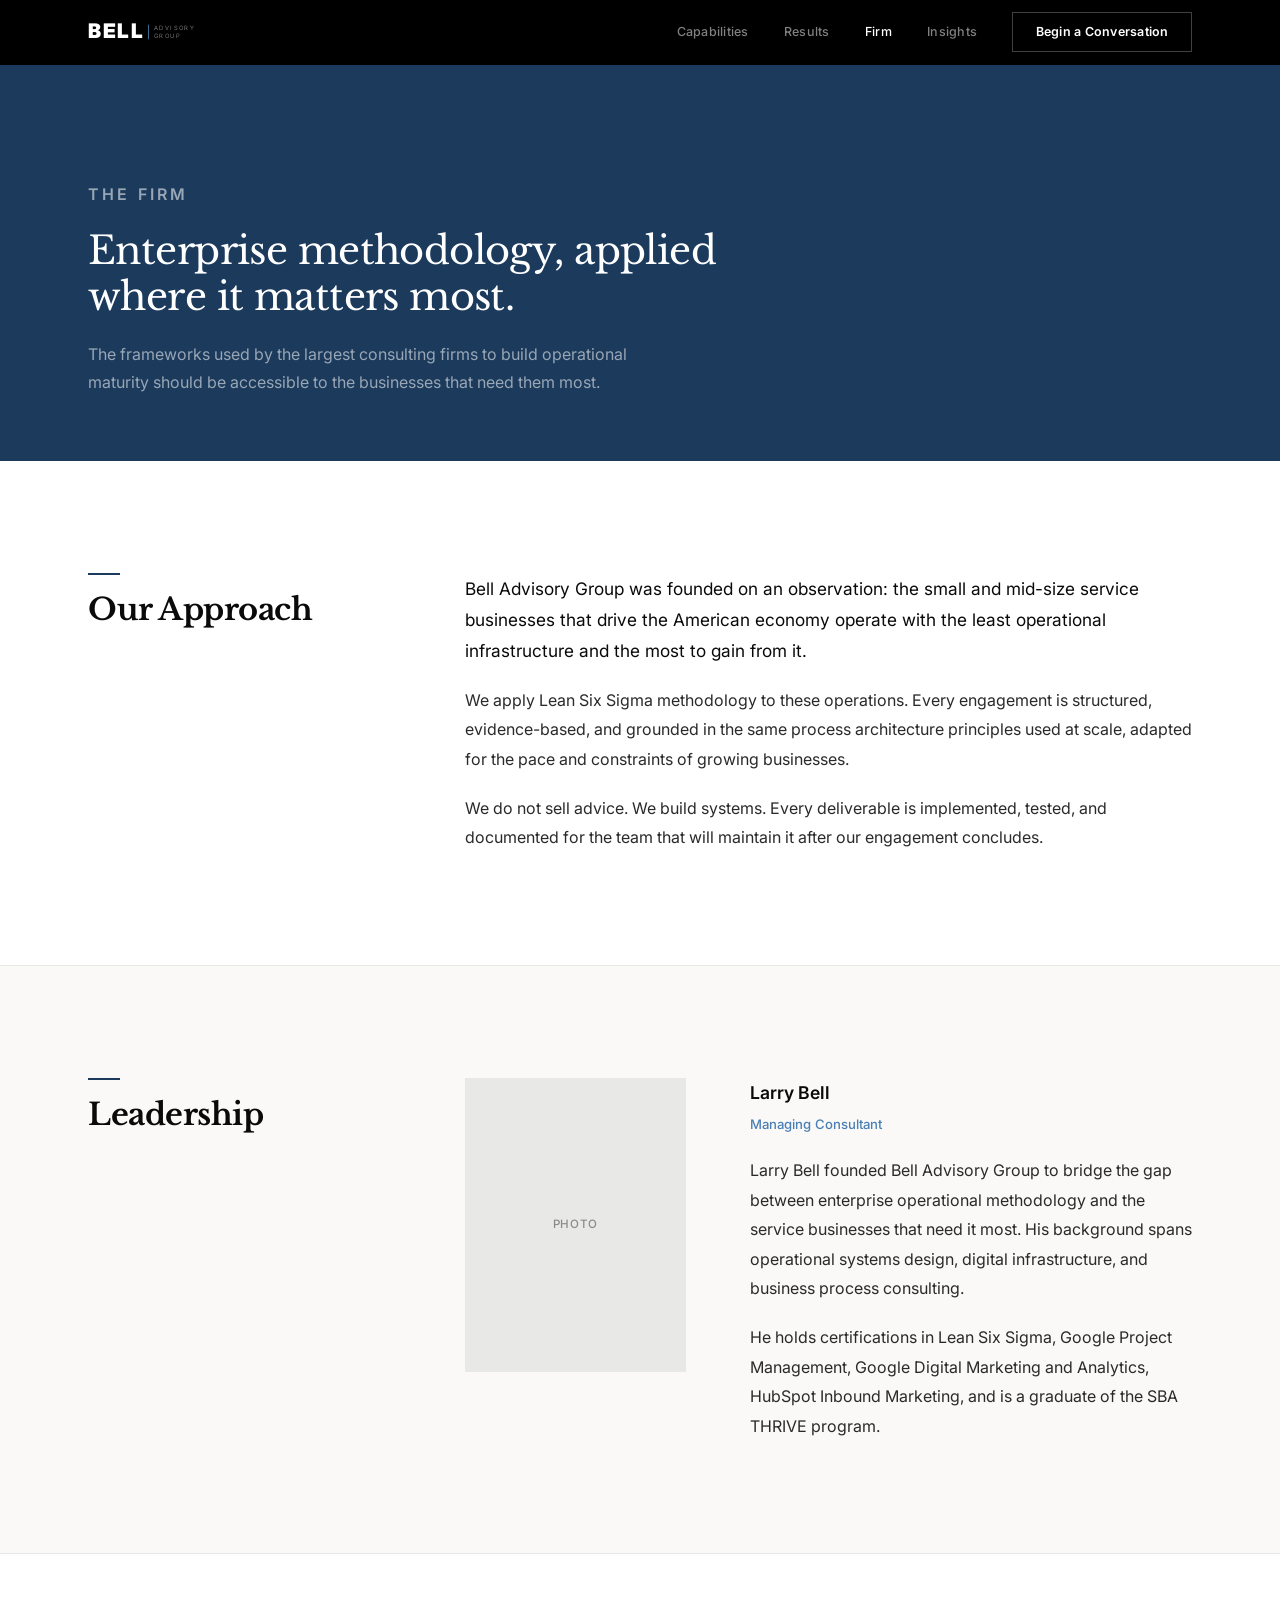
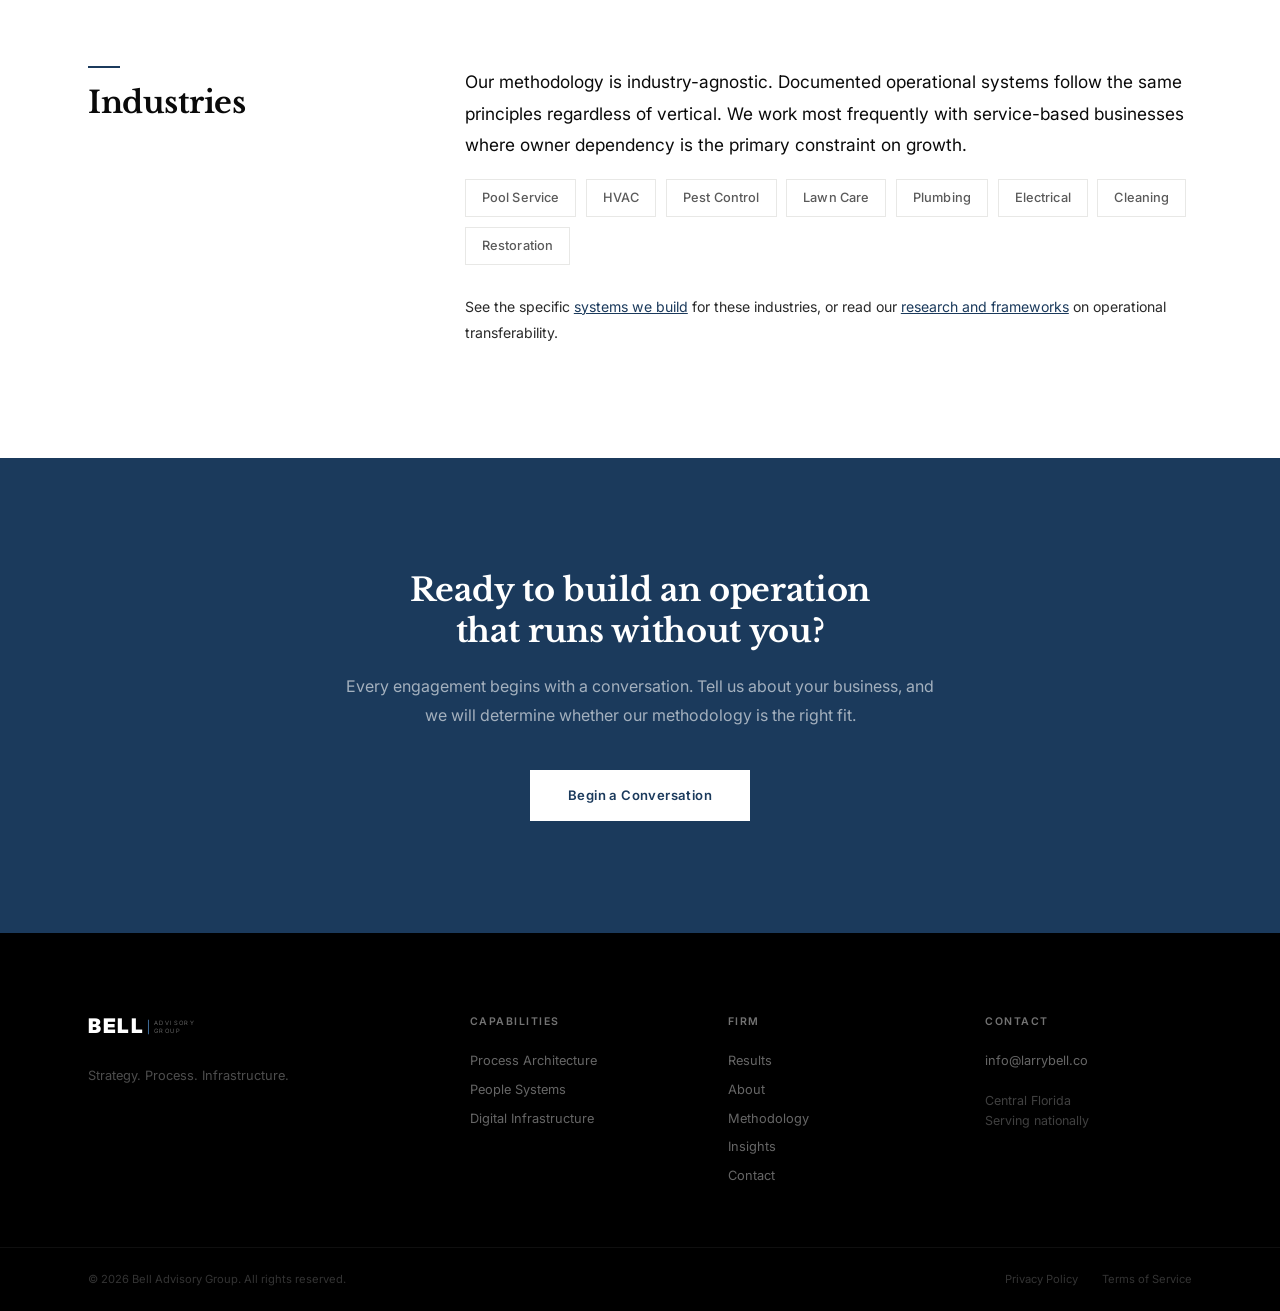
==== commit 051bcd05: "Add files via upload" ====
--- a/about.html
+++ b/about.html
@@ -70,6 +70,7 @@
       </button>
       <div class="nav-links" id="navLinks">
         <a href="/capabilities.html">Capabilities</a>
+        <a href="/results.html">Results</a>
         <a href="/about.html">Firm</a>
         <a href="/insights.html">Insights</a>
         <a href="/contact.html" class="nav-cta">Begin a Conversation</a>
@@ -172,6 +173,7 @@
       </div>
       <div class="footer-col">
         <p class="footer-col-heading">Firm</p>
+        <a href="/results.html">Results</a>
         <a href="/about.html">About</a>
         <a href="/capabilities.html">Methodology</a>
         <a href="/insights.html">Insights</a>
--- a/style.css
+++ b/style.css
@@ -771,6 +771,340 @@
 .ohnohoney { position: absolute; left: -9999px; }
 
 /* ────────────────────────────────────────
+   ARTICLE LAYOUT
+   ──────────────────────────────────────── */
+.article-body {
+  max-width: 700px;
+  margin: 0 auto;
+  padding: 0 var(--pad);
+}
+.article-body h2 {
+  font-family: var(--font-head);
+  font-size: clamp(1.3rem, 2.2vw, 1.6rem);
+  color: var(--near-black);
+  line-height: 1.3;
+  letter-spacing: -0.01em;
+  margin: 3rem 0 1.2rem;
+}
+.article-body h2:first-child { margin-top: 0; }
+.article-body h3 {
+  font-size: 1.05rem;
+  font-weight: 600;
+  color: var(--near-black);
+  margin: 2.2rem 0 0.8rem;
+}
+.article-body p {
+  font-size: 1rem;
+  line-height: 1.9;
+  color: var(--text);
+  margin-bottom: 1.4rem;
+}
+.article-body p:last-child { margin-bottom: 0; }
+.article-body a {
+  color: var(--accent);
+  text-decoration: underline;
+  text-underline-offset: 2px;
+}
+.article-body blockquote {
+  border-left: 3px solid var(--accent);
+  margin: 2rem 0;
+  padding: 0.2rem 0 0.2rem 1.5rem;
+  color: var(--text-sec);
+  font-style: italic;
+}
+.article-body blockquote p {
+  font-size: 1.05rem;
+  line-height: 1.8;
+}
+.article-body ul, .article-body ol {
+  margin: 1rem 0 1.4rem 1.2rem;
+  color: var(--text);
+}
+.article-body li {
+  margin-bottom: 0.6rem;
+  line-height: 1.8;
+  font-size: 1rem;
+}
+.article-meta {
+  font-size: 0.78rem;
+  color: var(--text-lt);
+  margin-bottom: 2.5rem;
+  padding-bottom: 1.5rem;
+  border-bottom: 1px solid var(--border);
+}
+.article-back {
+  display: inline-block;
+  font-size: 0.82rem;
+  font-weight: 500;
+  color: var(--accent);
+  margin-bottom: 2rem;
+}
+.article-back:hover { text-decoration: underline; }
+.article-cta-inline {
+  background: var(--warm-white);
+  border: 1px solid var(--border);
+  padding: 2rem;
+  margin: 2.5rem 0;
+  text-align: center;
+}
+.article-cta-inline p {
+  font-size: 0.92rem;
+  color: var(--text-sec);
+  margin-bottom: 1.2rem;
+}
+.article-cta-inline .cta-btn {
+  font-size: 0.8rem;
+}
+
+/* ────────────────────────────────────────
+   CASE STUDIES
+   ──────────────────────────────────────── */
+.case-study {
+  max-width: 960px;
+  margin: 0 auto;
+}
+.case-study-header {
+  margin-bottom: 2.5rem;
+}
+.case-study-tag {
+  font-size: 0.66rem;
+  font-weight: 600;
+  letter-spacing: 0.14em;
+  text-transform: uppercase;
+  color: var(--accent-vis);
+  display: block;
+  margin-bottom: 0.8rem;
+}
+.case-study-header h2 {
+  font-family: var(--font-head);
+  font-size: clamp(1.4rem, 2.5vw, 1.8rem);
+  color: var(--near-black);
+  line-height: 1.25;
+  letter-spacing: -0.015em;
+  margin-bottom: 0.5rem;
+}
+.case-study-context {
+  font-size: 0.86rem;
+  color: var(--text-lt);
+}
+.case-study-body {
+  display: grid;
+  grid-template-columns: 1fr 280px;
+  gap: 3rem;
+  align-items: start;
+}
+.case-study-narrative h3 {
+  font-size: 0.95rem;
+  font-weight: 600;
+  color: var(--near-black);
+  margin: 2rem 0 0.6rem;
+}
+.case-study-narrative h3:first-child { margin-top: 0; }
+.case-study-narrative p {
+  font-size: 0.92rem;
+  color: var(--text-sec);
+  line-height: 1.85;
+  margin-bottom: 0.8rem;
+}
+.case-study-metrics {
+  display: flex;
+  flex-direction: column;
+  gap: 1px;
+  background: var(--border);
+  border: 1px solid var(--border);
+  position: sticky;
+  top: 80px;
+}
+.metric-card {
+  background: var(--white);
+  padding: 1.2rem 1.4rem;
+}
+.section-shaded .metric-card {
+  background: var(--warm-white);
+}
+.metric-label {
+  font-size: 0.68rem;
+  font-weight: 600;
+  letter-spacing: 0.1em;
+  text-transform: uppercase;
+  color: var(--text-lt);
+  display: block;
+  margin-bottom: 0.5rem;
+}
+.metric-change {
+  display: flex;
+  align-items: baseline;
+  gap: 0.5rem;
+}
+.metric-before {
+  font-size: 1.1rem;
+  color: var(--text-lt);
+  text-decoration: line-through;
+  font-feature-settings: "tnum" 1;
+}
+.metric-arrow {
+  color: var(--text-lt);
+  font-size: 0.9rem;
+}
+.metric-after {
+  font-family: var(--font-head);
+  font-size: 1.4rem;
+  color: var(--accent);
+  font-feature-settings: "tnum" 1;
+  line-height: 1;
+}
+.case-study-deliverables {
+  margin-top: 2rem;
+  padding-top: 1.5rem;
+  border-top: 1px solid var(--border);
+}
+.deliverables-label {
+  font-size: 0.72rem;
+  font-weight: 600;
+  letter-spacing: 0.1em;
+  text-transform: uppercase;
+  color: var(--text-lt);
+  margin-bottom: 0.8rem;
+}
+.deliverable-tags {
+  display: flex;
+  flex-wrap: wrap;
+  gap: 0.5rem;
+}
+.deliverable-tags span {
+  font-size: 0.78rem;
+  font-weight: 500;
+  color: var(--text-sec);
+  background: var(--white);
+  border: 1px solid var(--border);
+  padding: 0.4rem 0.9rem;
+  letter-spacing: 0.01em;
+}
+.section-shaded .deliverable-tags span {
+  background: var(--white);
+}
+
+/* ────────────────────────────────────────
+   DELIVERABLE PREVIEWS
+   ──────────────────────────────────────── */
+.deliverable-preview-list {
+  display: flex;
+  flex-direction: column;
+}
+.deliverable-preview {
+  display: grid;
+  grid-template-columns: 44px 1fr;
+  gap: 1.2rem;
+  padding: 1.5rem 0;
+  border-bottom: 1px solid var(--border);
+  align-items: start;
+}
+.deliverable-preview:first-child {
+  border-top: 1px solid var(--border);
+}
+.deliverable-preview-icon {
+  width: 36px;
+  height: 36px;
+  display: flex;
+  align-items: center;
+  justify-content: center;
+  color: var(--accent);
+  margin-top: 2px;
+}
+.deliverable-preview-icon svg {
+  width: 22px;
+  height: 22px;
+}
+.deliverable-preview h3 {
+  font-size: 0.95rem;
+  font-weight: 600;
+  color: var(--near-black);
+  margin-bottom: 0.35rem;
+}
+.deliverable-preview p {
+  font-size: 0.86rem;
+  color: var(--text-sec);
+  line-height: 1.75;
+  margin-bottom: 0;
+}
+
+/* ────────────────────────────────────────
+   ENGAGEMENT TIMELINE
+   ──────────────────────────────────────── */
+.timeline {
+  margin-top: 1rem;
+}
+.timeline-phase {
+  display: grid;
+  grid-template-columns: 80px 1fr;
+  gap: 1.2rem;
+  padding: 1.4rem 0;
+  border-bottom: 1px solid var(--border);
+  align-items: start;
+}
+.timeline-phase:first-child {
+  border-top: 1px solid var(--border);
+}
+.timeline-week {
+  font-size: 0.72rem;
+  font-weight: 600;
+  letter-spacing: 0.08em;
+  text-transform: uppercase;
+  color: var(--accent-vis);
+  padding-top: 2px;
+}
+.timeline-phase h3 {
+  font-size: 0.95rem;
+  font-weight: 600;
+  color: var(--near-black);
+  margin-bottom: 0.3rem;
+}
+.timeline-phase p {
+  font-size: 0.86rem;
+  color: var(--text-sec);
+  line-height: 1.7;
+  margin-bottom: 0;
+}
+
+/* ────────────────────────────────────────
+   PRICING CONTEXT
+   ──────────────────────────────────────── */
+.pricing-tiers {
+  display: flex;
+  flex-direction: column;
+  gap: 1px;
+  background: var(--border);
+  border: 1px solid var(--border);
+  margin-top: 1rem;
+}
+.pricing-tier {
+  background: var(--white);
+  padding: 1.5rem 1.8rem;
+}
+.section-shaded .pricing-tier {
+  background: var(--warm-white);
+}
+.pricing-tier-name {
+  font-size: 0.95rem;
+  font-weight: 600;
+  color: var(--near-black);
+  margin-bottom: 0.15rem;
+}
+.pricing-tier-range {
+  font-family: var(--font-head);
+  font-size: 1.1rem;
+  color: var(--accent);
+  margin-bottom: 0.5rem;
+  display: block;
+}
+.pricing-tier p {
+  font-size: 0.84rem;
+  color: var(--text-sec);
+  line-height: 1.7;
+  margin-bottom: 0;
+}
+
+/* ────────────────────────────────────────
    INNER PAGE HERO
    ──────────────────────────────────────── */
 .page-hero {
@@ -1032,6 +1366,14 @@
   .comparison-table { font-size: 0.8rem; }
   .comparison-table th,
   .comparison-table td { padding: 0.7rem 0.6rem; }
+  .case-study-body {
+    grid-template-columns: 1fr;
+  }
+  .case-study-metrics {
+    position: static;
+    display: grid;
+    grid-template-columns: repeat(2, 1fr);
+  }
 }
 
 /* ────────────────────────────────────────
@@ -1088,6 +1430,17 @@
   .comparison-table { font-size: 0.76rem; }
   .comparison-table th:first-child,
   .comparison-table td:first-child { width: auto; }
+  .case-study-metrics {
+    grid-template-columns: 1fr;
+  }
+  .deliverable-preview {
+    grid-template-columns: 1fr;
+  }
+  .deliverable-preview-icon { display: none; }
+  .timeline-phase {
+    grid-template-columns: 1fr;
+    gap: 0.3rem;
+  }
   .footer-inner { grid-template-columns: 1fr; gap: 2rem; }
   .footer-bottom-inner {
     flex-direction: column;
